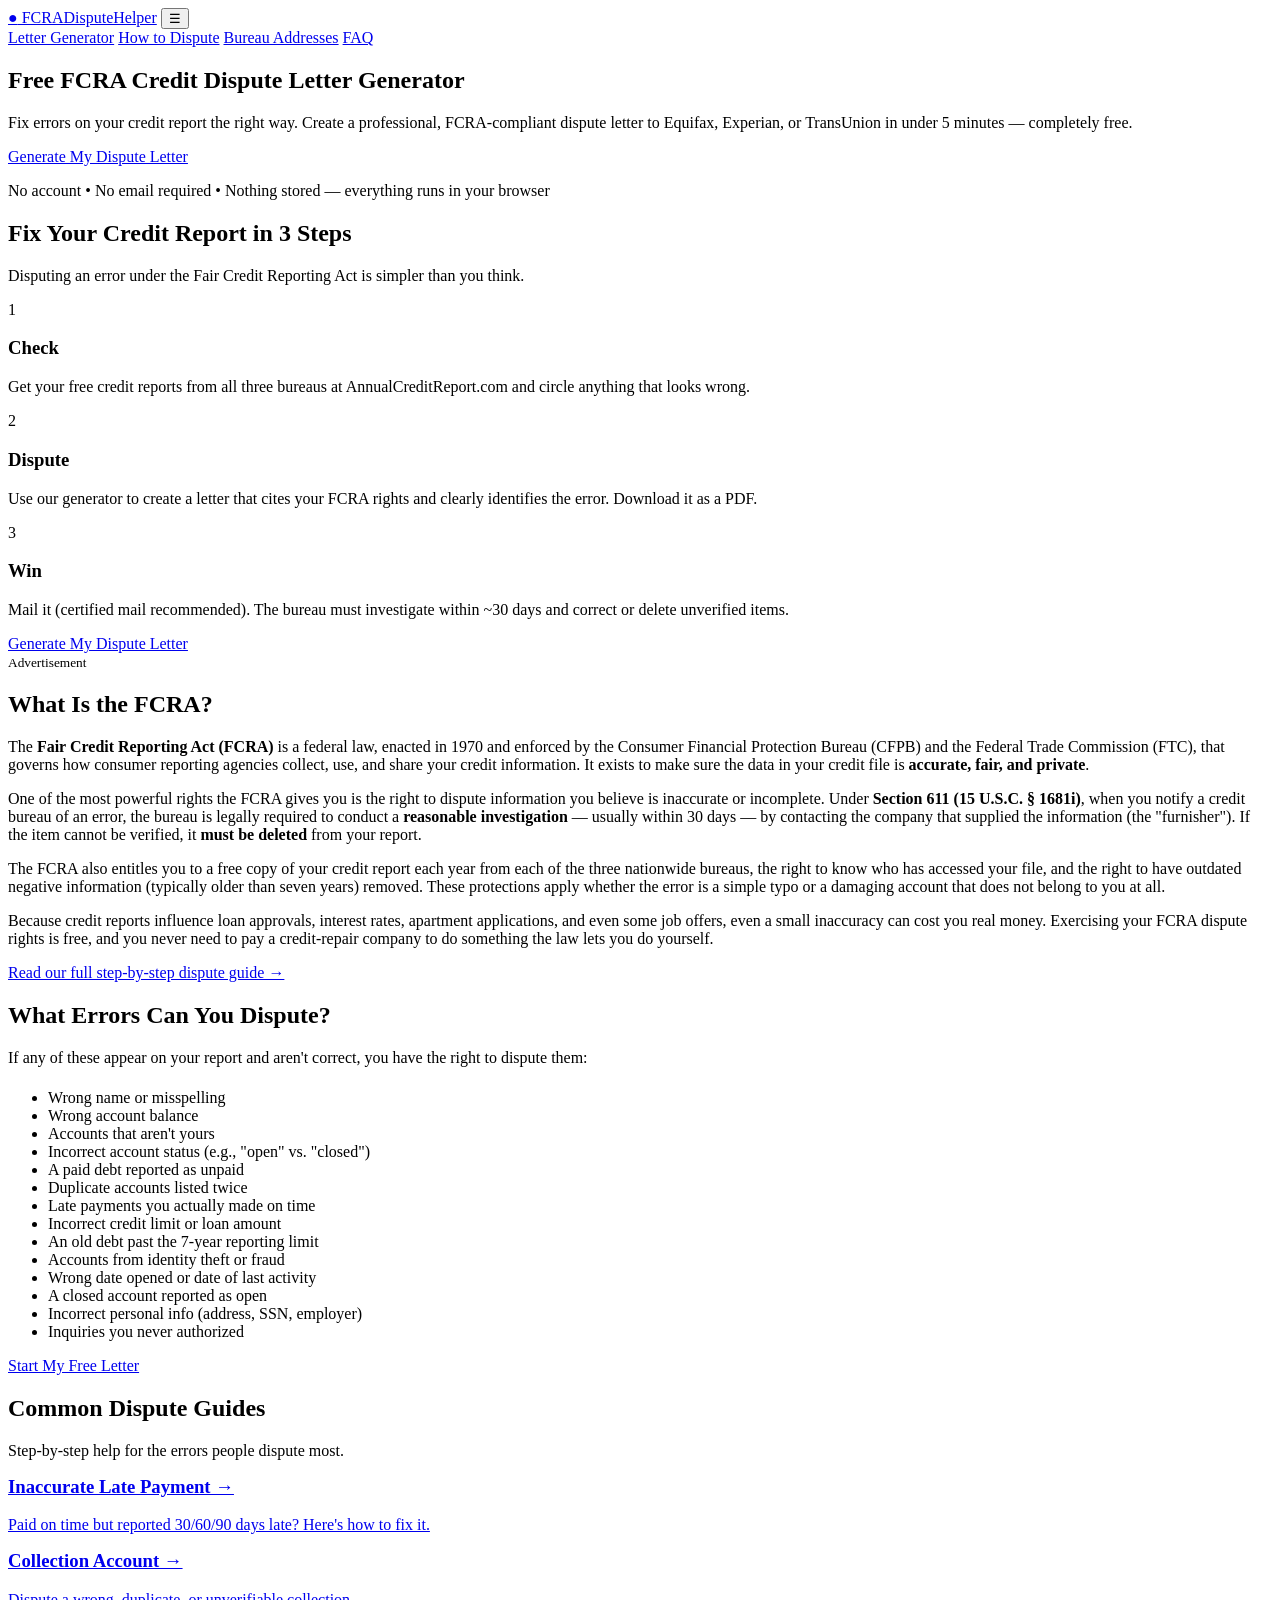
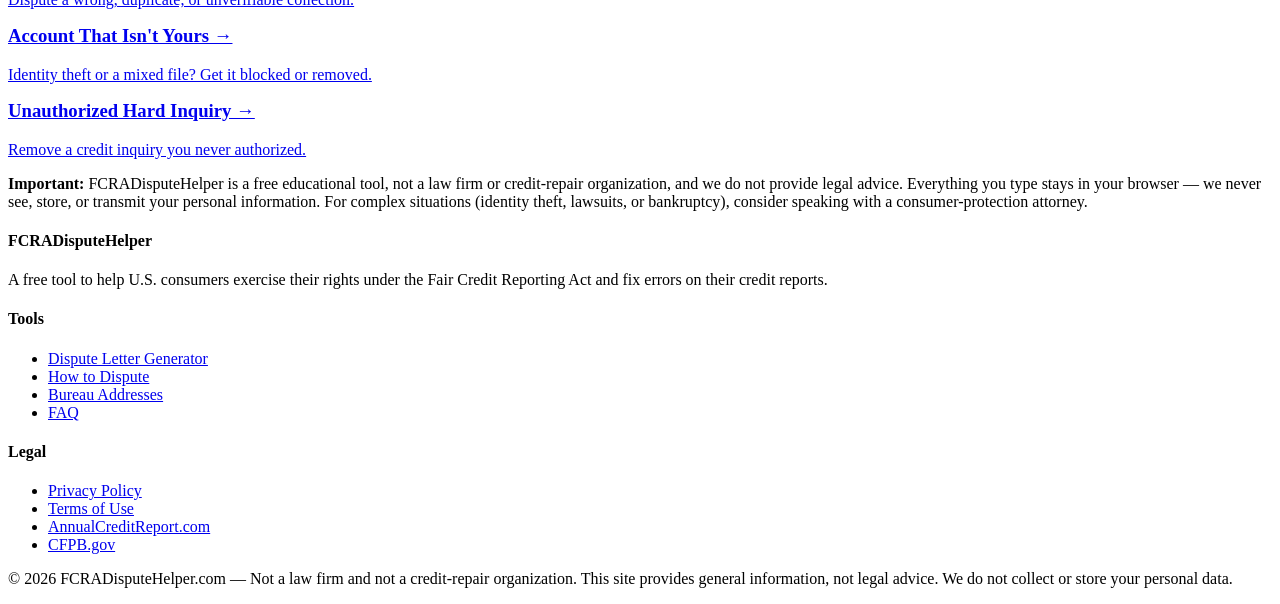
==== index.html @ b90ad885 "Add files via upload" ====
<!DOCTYPE html>
<html lang="en">
<head>
<meta charset="UTF-8">
<meta name="viewport" content="width=device-width, initial-scale=1.0">
<title>Free FCRA Credit Dispute Letter Generator | FCRADisputeHelper</title>
<meta name="description" content="Generate a free FCRA credit dispute letter in minutes. Fix errors on your Equifax, Experian, or TransUnion credit report and exercise your rights under the Fair Credit Reporting Act. No signup, no fee.">
<meta name="keywords" content="FCRA dispute letter, free credit dispute letter, credit report error, dispute credit report, Fair Credit Reporting Act, 609 dispute letter, fix credit report">
<link rel="canonical" href="https://fcradisputehelper.com/">
<meta property="og:type" content="website">
<meta property="og:title" content="Free FCRA Credit Dispute Letter Generator">
<meta property="og:description" content="Generate a free, FCRA-compliant credit dispute letter in minutes. No signup, no fee.">
<meta property="og:url" content="https://fcradisputehelper.com/">
<meta property="og:site_name" content="FCRADisputeHelper">
<meta name="twitter:card" content="summary_large_image">
<link rel="icon" href="data:image/svg+xml,%3Csvg xmlns='http://www.w3.org/2000/svg' viewBox='0 0 32 32'%3E%3Crect width='32' height='32' rx='6' fill='%230b2545'/%3E%3Ctext x='16' y='23' font-size='20' text-anchor='middle' fill='%2313a463' font-family='Arial' font-weight='bold'%3EF%3C/text%3E%3C/svg%3E">
<link rel="stylesheet" href="/assets/css/style.css">
<script async src="https://pagead2.googlesyndication.com/pagead/js/adsbygoogle.js?client=ca-pub-8643026289824701" crossorigin="anonymous"></script>
<script type="application/ld+json">
{
  "@context": "https://schema.org",
  "@type": "WebApplication",
  "name": "FCRA Credit Dispute Letter Generator",
  "applicationCategory": "FinanceApplication",
  "operatingSystem": "Any",
  "offers": { "@type": "Offer", "price": "0", "priceCurrency": "USD" },
  "url": "https://fcradisputehelper.com/",
  "description": "Free generator for FCRA-compliant credit dispute letters to Equifax, Experian, and TransUnion."
}
</script>
</head>
<body>
<header class="site-header">
  <nav class="nav">
    <a href="/" class="brand"><span class="mark">●</span> FCRADisputeHelper</a>
    <button class="nav-toggle" aria-label="Toggle navigation">☰</button>
    <div class="nav-links" id="nav-links">
      <a href="/generator.html">Letter Generator</a>
      <a href="/how-to-dispute.html">How to Dispute</a>
      <a href="/credit-bureau-addresses.html">Bureau Addresses</a>
      <a href="/faq.html">FAQ</a>
      <a href="/generator.html" class="btn btn-secondary" style="padding:8px 18px;color:#fff;">Start Now</a>
    </div>
  </nav>
</header>

<section class="hero">
  <div class="container">
    <h1>Free FCRA Credit Dispute Letter Generator</h1>
    <p class="lead">Fix errors on your credit report the right way. Create a professional, FCRA-compliant dispute letter to Equifax, Experian, or TransUnion in under 5 minutes — completely free.</p>
    <a href="/generator.html" class="btn btn-lg">Generate My Dispute Letter</a>
    <p class="trust">No account • No email required • Nothing stored — everything runs in your browser</p>
  </div>
</section>

<section class="block">
  <div class="container">
    <h2 class="section-title">Fix Your Credit Report in 3 Steps</h2>
    <p class="section-sub">Disputing an error under the Fair Credit Reporting Act is simpler than you think.</p>
    <div class="steps">
      <div class="step">
        <div class="num">1</div>
        <h3>Check</h3>
        <p>Get your free credit reports from all three bureaus at AnnualCreditReport.com and circle anything that looks wrong.</p>
      </div>
      <div class="step">
        <div class="num">2</div>
        <h3>Dispute</h3>
        <p>Use our generator to create a letter that cites your FCRA rights and clearly identifies the error. Download it as a PDF.</p>
      </div>
      <div class="step">
        <div class="num">3</div>
        <h3>Win</h3>
        <p>Mail it (certified mail recommended). The bureau must investigate within ~30 days and correct or delete unverified items.</p>
      </div>
    </div>
    <div class="cta-row">
      <a href="/generator.html" class="btn btn-lg">Generate My Dispute Letter</a>
    </div>
  </div>
</section>

<div class="ad-slot">
  <small>Advertisement</small>
  <ins class="adsbygoogle" style="display:block" data-ad-client="ca-pub-8643026289824701" data-ad-slot="0000000000" data-ad-format="auto" data-full-width-responsive="true"></ins>
  <script>(adsbygoogle = window.adsbygoogle || []).push({});</script>
</div>

<section class="block alt">
  <div class="container narrow">
    <h2>What Is the FCRA?</h2>
    <p>The <strong>Fair Credit Reporting Act (FCRA)</strong> is a federal law, enacted in 1970 and enforced by the Consumer Financial Protection Bureau (CFPB) and the Federal Trade Commission (FTC), that governs how consumer reporting agencies collect, use, and share your credit information. It exists to make sure the data in your credit file is <strong>accurate, fair, and private</strong>.</p>
    <p>One of the most powerful rights the FCRA gives you is the right to dispute information you believe is inaccurate or incomplete. Under <strong>Section 611 (15 U.S.C. § 1681i)</strong>, when you notify a credit bureau of an error, the bureau is legally required to conduct a <strong>reasonable investigation</strong> — usually within 30 days — by contacting the company that supplied the information (the "furnisher"). If the item cannot be verified, it <strong>must be deleted</strong> from your report.</p>
    <p>The FCRA also entitles you to a free copy of your credit report each year from each of the three nationwide bureaus, the right to know who has accessed your file, and the right to have outdated negative information (typically older than seven years) removed. These protections apply whether the error is a simple typo or a damaging account that does not belong to you at all.</p>
    <p>Because credit reports influence loan approvals, interest rates, apartment applications, and even some job offers, even a small inaccuracy can cost you real money. Exercising your FCRA dispute rights is free, and you never need to pay a credit-repair company to do something the law lets you do yourself.</p>
    <p><a href="/how-to-dispute.html">Read our full step-by-step dispute guide →</a></p>
  </div>
</section>

<section class="block">
  <div class="container narrow">
    <h2>What Errors Can You Dispute?</h2>
    <p class="section-sub" style="margin-bottom:1.4em;">If any of these appear on your report and aren't correct, you have the right to dispute them:</p>
    <ul class="errlist">
      <li>Wrong name or misspelling</li>
      <li>Wrong account balance</li>
      <li>Accounts that aren't yours</li>
      <li>Incorrect account status (e.g., "open" vs. "closed")</li>
      <li>A paid debt reported as unpaid</li>
      <li>Duplicate accounts listed twice</li>
      <li>Late payments you actually made on time</li>
      <li>Incorrect credit limit or loan amount</li>
      <li>An old debt past the 7-year reporting limit</li>
      <li>Accounts from identity theft or fraud</li>
      <li>Wrong date opened or date of last activity</li>
      <li>A closed account reported as open</li>
      <li>Incorrect personal info (address, SSN, employer)</li>
      <li>Inquiries you never authorized</li>
    </ul>
    <div class="cta-row">
      <a href="/generator.html" class="btn btn-lg">Start My Free Letter</a>
    </div>
  </div>
</section>

<section class="block alt">
  <div class="container">
    <h2 class="section-title">Common Dispute Guides</h2>
    <p class="section-sub">Step-by-step help for the errors people dispute most.</p>
    <div class="grid-2">
      <a class="card" href="/dispute-late-payment.html" style="display:block;">
        <h3 style="margin-top:0;">Inaccurate Late Payment →</h3>
        <p class="mb-0" style="color:var(--muted);">Paid on time but reported 30/60/90 days late? Here's how to fix it.</p>
      </a>
      <a class="card" href="/dispute-collection-account.html" style="display:block;">
        <h3 style="margin-top:0;">Collection Account →</h3>
        <p class="mb-0" style="color:var(--muted);">Dispute a wrong, duplicate, or unverifiable collection.</p>
      </a>
      <a class="card" href="/dispute-account-not-mine.html" style="display:block;">
        <h3 style="margin-top:0;">Account That Isn't Yours →</h3>
        <p class="mb-0" style="color:var(--muted);">Identity theft or a mixed file? Get it blocked or removed.</p>
      </a>
      <a class="card" href="/dispute-hard-inquiry.html" style="display:block;">
        <h3 style="margin-top:0;">Unauthorized Hard Inquiry →</h3>
        <p class="mb-0" style="color:var(--muted);">Remove a credit inquiry you never authorized.</p>
      </a>
    </div>
  </div>
</section>

<section class="block">
  <div class="container narrow">
    <div class="callout">
      <strong>Important:</strong> FCRADisputeHelper is a free educational tool, not a law firm or credit-repair organization, and we do not provide legal advice. Everything you type stays in your browser — we never see, store, or transmit your personal information. For complex situations (identity theft, lawsuits, or bankruptcy), consider speaking with a consumer-protection attorney.
    </div>
  </div>
</section>

<footer class="site-footer">
  <div class="container">
    <div class="footer-cols">
      <div>
        <h4>FCRADisputeHelper</h4>
        <p>A free tool to help U.S. consumers exercise their rights under the Fair Credit Reporting Act and fix errors on their credit reports.</p>
      </div>
      <div>
        <h4>Tools</h4>
        <ul>
          <li><a href="/generator.html">Dispute Letter Generator</a></li>
          <li><a href="/how-to-dispute.html">How to Dispute</a></li>
          <li><a href="/credit-bureau-addresses.html">Bureau Addresses</a></li>
          <li><a href="/faq.html">FAQ</a></li>
        </ul>
      </div>
      <div>
        <h4>Legal</h4>
        <ul>
          <li><a href="/privacy.html">Privacy Policy</a></li>
          <li><a href="/terms.html">Terms of Use</a></li>
          <li><a href="https://www.annualcreditreport.com" rel="nofollow noopener" target="_blank">AnnualCreditReport.com</a></li>
          <li><a href="https://www.consumerfinance.gov" rel="nofollow noopener" target="_blank">CFPB.gov</a></li>
        </ul>
      </div>
    </div>
    <div class="footer-bottom">
      <p>© <span data-year>2026</span> FCRADisputeHelper.com — Not a law firm and not a credit-repair organization. This site provides general information, not legal advice. We do not collect or store your personal data.</p>
    </div>
  </div>
</footer>

<script src="/assets/js/app.js"></script>
</body>
</html>
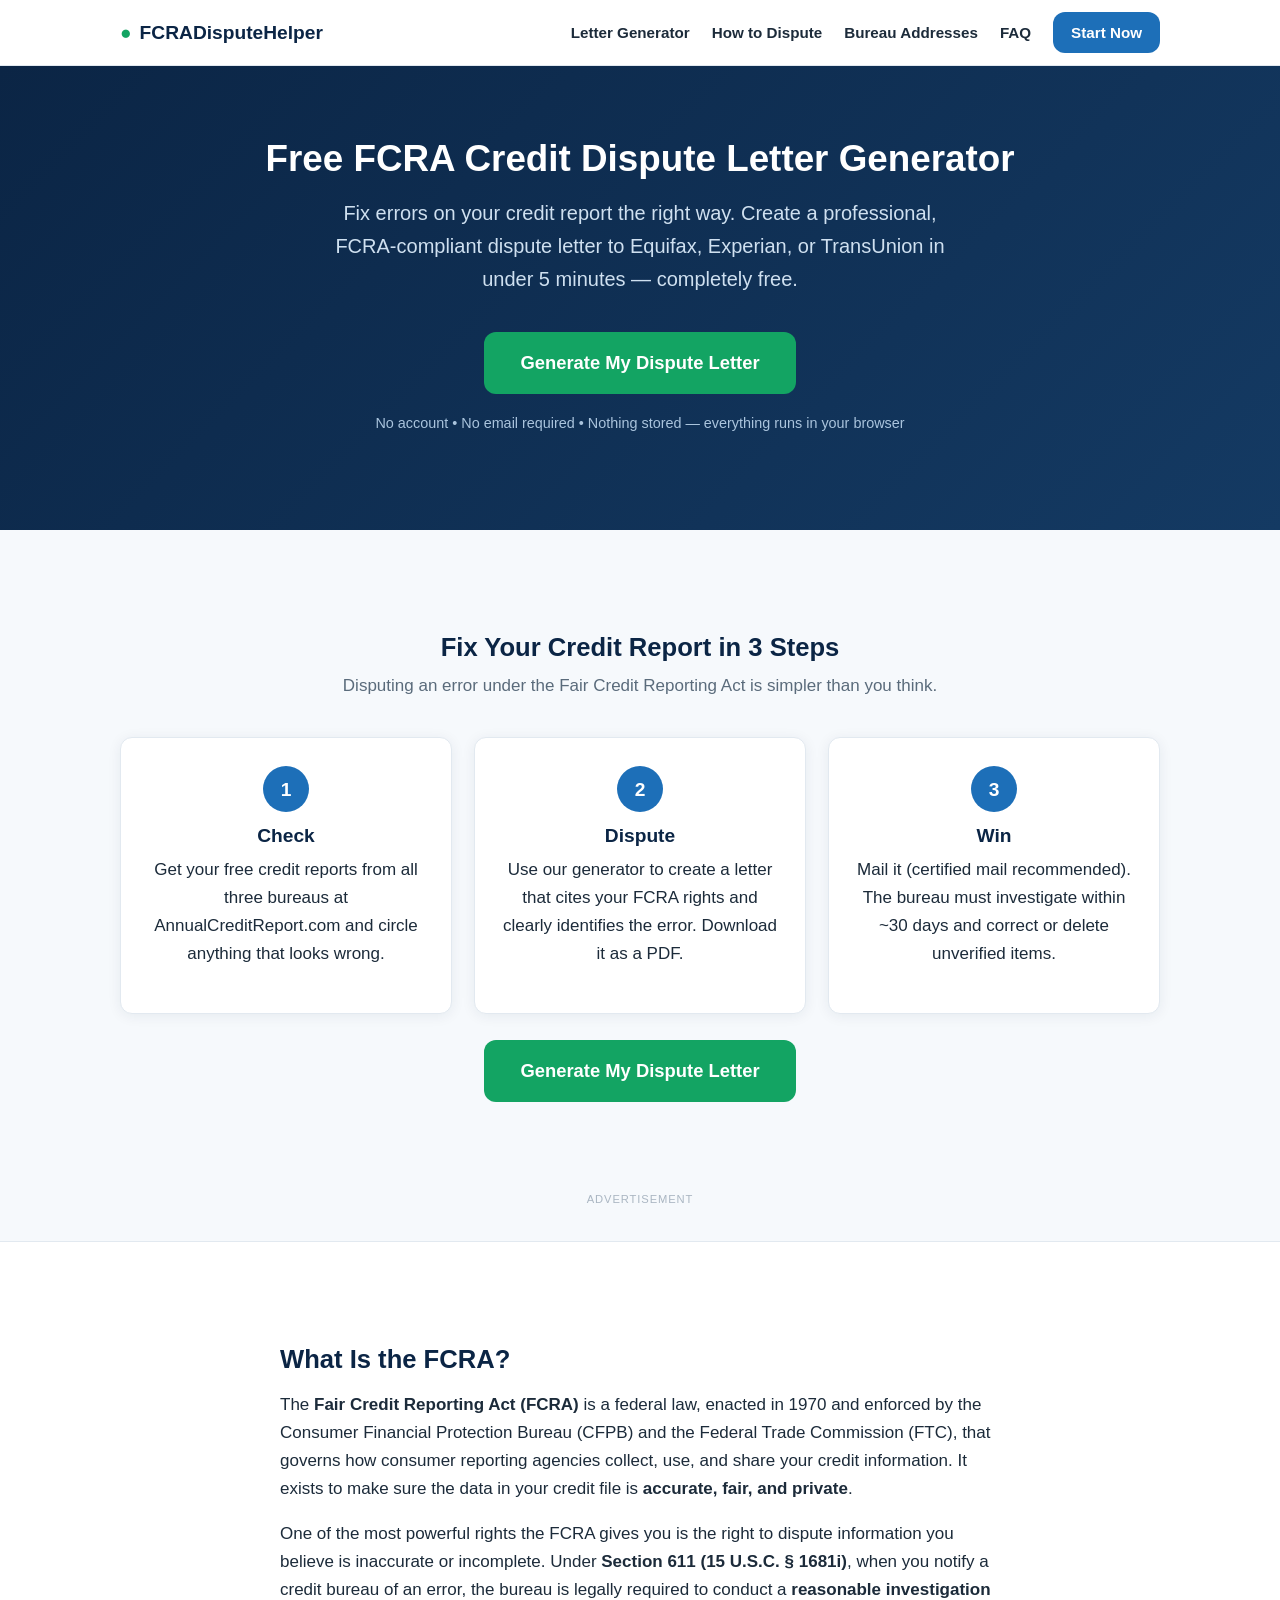
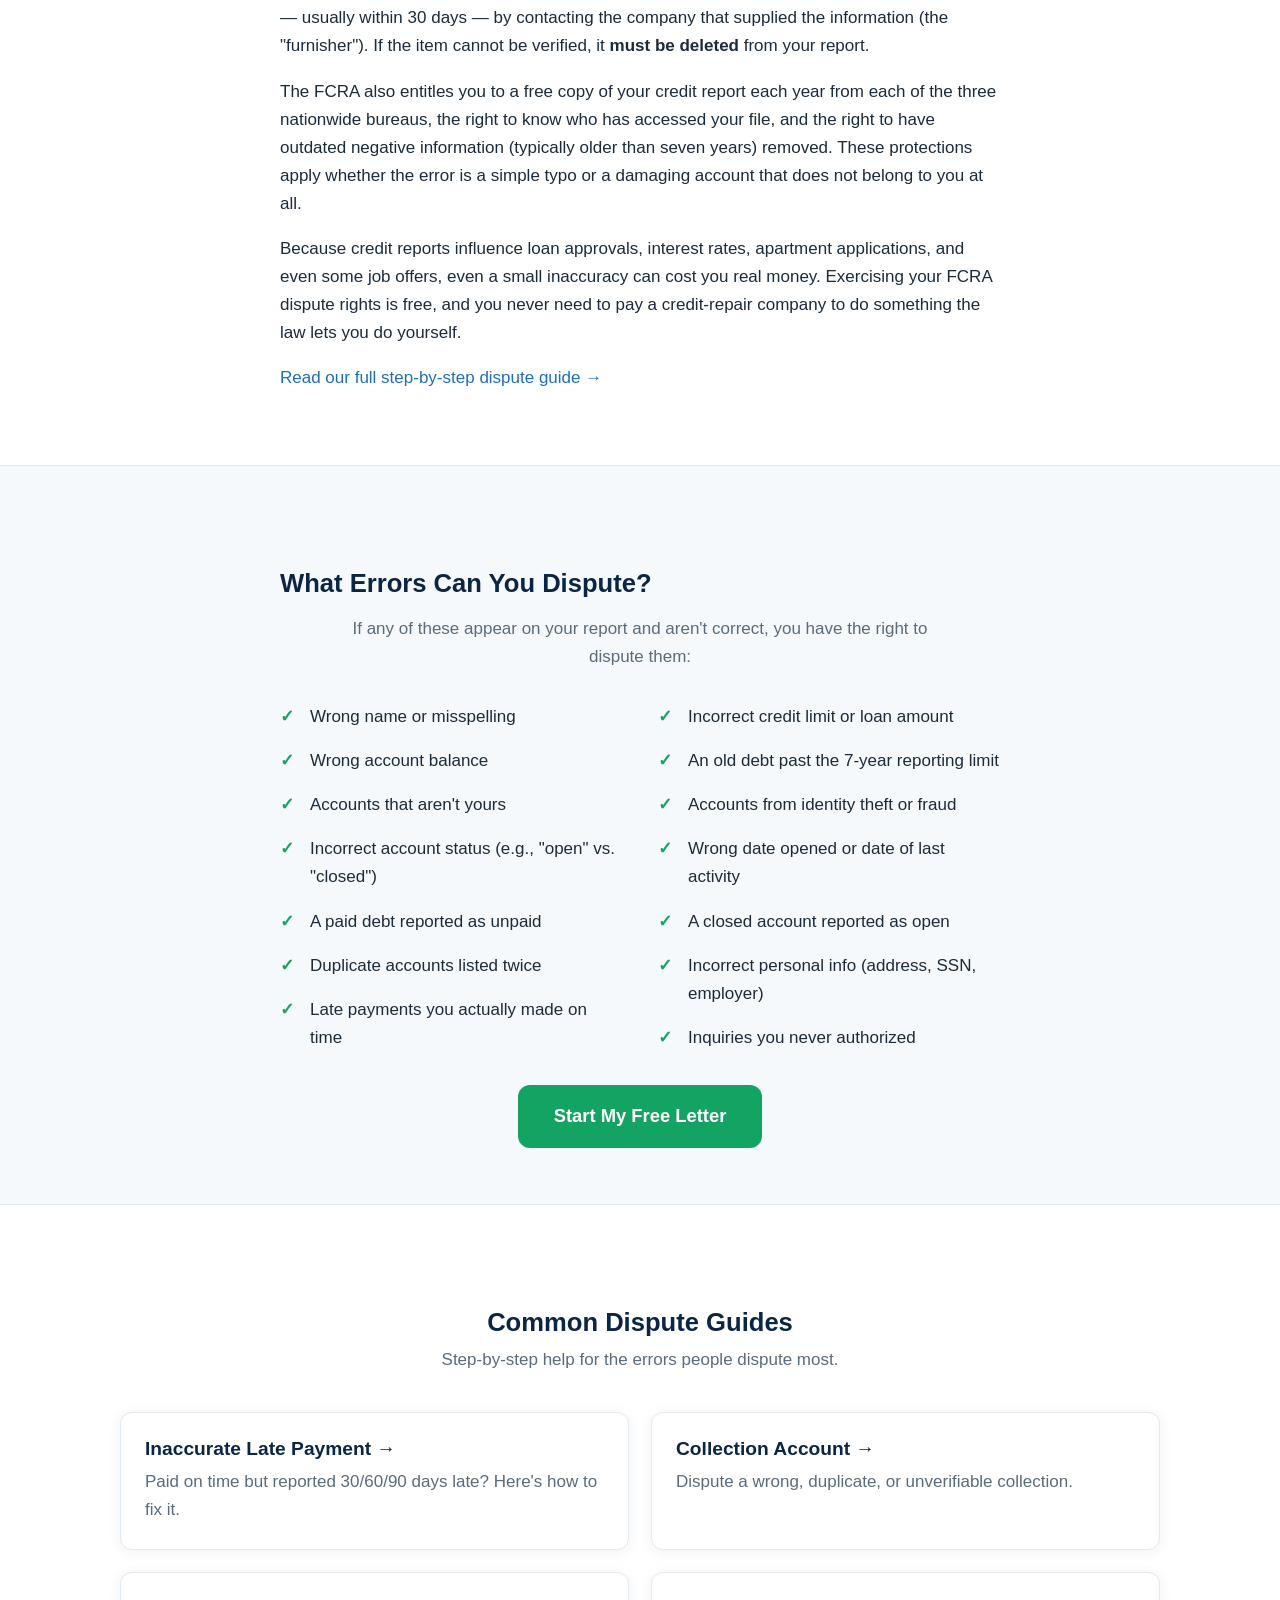
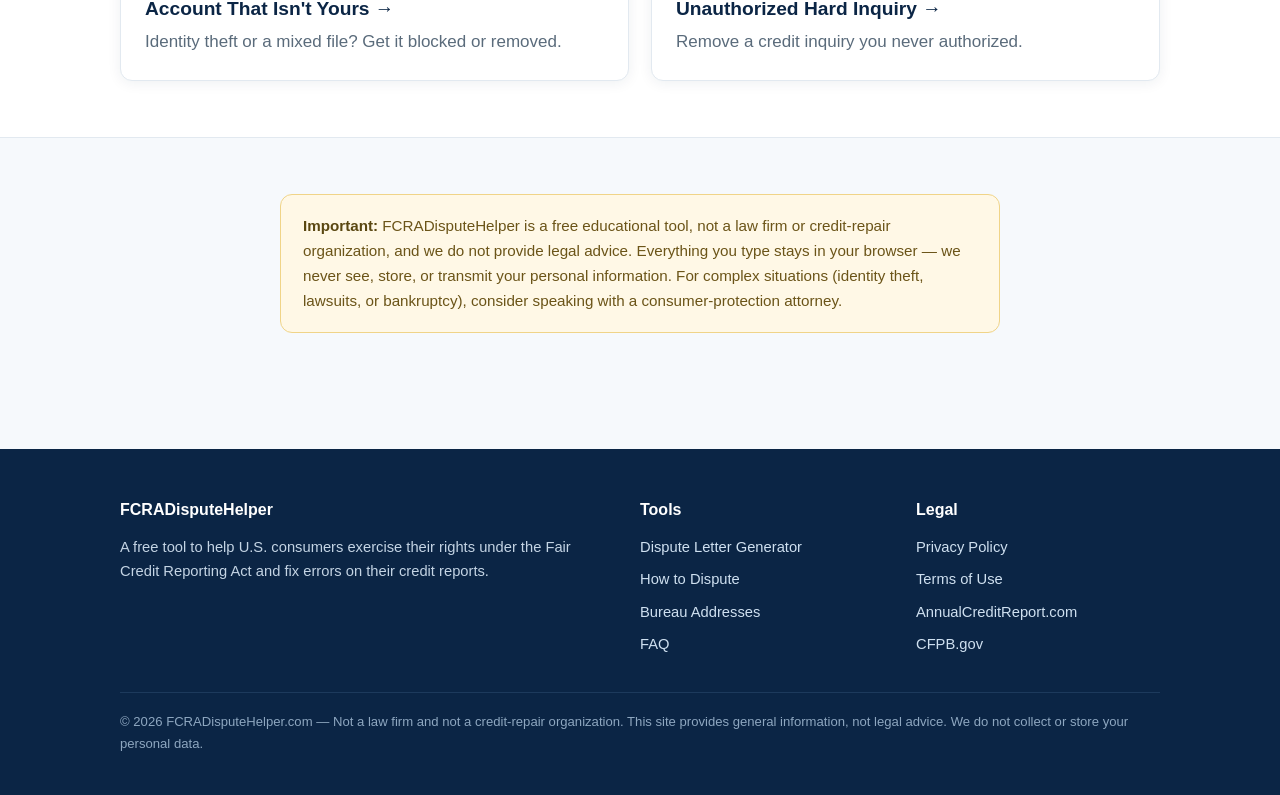
==== commit e60da962: "Update index.html" ====
--- a/index.html
+++ b/index.html
@@ -1,6 +1,15 @@
 <!DOCTYPE html>
 <html lang="en">
 <head>
+  <!-- Google tag (gtag.js) -->
+<script async src="https://www.googletagmanager.com/gtag/js?id=G-WHJ5MX9FYK"></script>
+<script>
+  window.dataLayer = window.dataLayer || [];
+  function gtag(){dataLayer.push(arguments);}
+  gtag('js', new Date());
+
+  gtag('config', 'G-WHJ5MX9FYK');
+</script>
 <meta charset="UTF-8">
 <meta name="viewport" content="width=device-width, initial-scale=1.0">
 <title>Free FCRA Credit Dispute Letter Generator | FCRADisputeHelper</title>
--- a/assets/css/style.css
+++ b/assets/css/style.css
@@ -0,0 +1,231 @@
+/* FCRADisputeHelper.com — global styles */
+:root {
+  --navy: #0b2545;
+  --blue: #1d6fb8;
+  --blue-dark: #155a96;
+  --accent: #13a463;
+  --accent-dark: #0f8351;
+  --bg: #f6f9fc;
+  --card: #ffffff;
+  --text: #1c2b3a;
+  --muted: #5a6b7b;
+  --border: #e2e9f0;
+  --warn-bg: #fff8e6;
+  --warn-border: #f0d488;
+  --radius: 12px;
+  --shadow: 0 2px 14px rgba(11, 37, 69, 0.07);
+  --maxw: 1080px;
+}
+
+* { box-sizing: border-box; }
+html { scroll-behavior: smooth; }
+body {
+  margin: 0;
+  font-family: -apple-system, BlinkMacSystemFont, "Segoe UI", Roboto, Helvetica, Arial, sans-serif;
+  color: var(--text);
+  background: var(--bg);
+  line-height: 1.65;
+  font-size: 17px;
+}
+h1, h2, h3 { line-height: 1.25; color: var(--navy); }
+h1 { font-size: 2.3rem; margin: 0 0 .5em; }
+h2 { font-size: 1.6rem; margin: 1.8em 0 .6em; }
+h3 { font-size: 1.2rem; margin: 1.4em 0 .4em; }
+p { margin: 0 0 1em; }
+a { color: var(--blue); text-decoration: none; }
+a:hover { text-decoration: underline; }
+img { max-width: 100%; }
+
+.container { max-width: var(--maxw); margin: 0 auto; padding: 0 20px; }
+.narrow { max-width: 760px; }
+
+/* Header / nav */
+.site-header {
+  background: var(--card);
+  border-bottom: 1px solid var(--border);
+  position: sticky;
+  top: 0;
+  z-index: 50;
+}
+.nav {
+  display: flex;
+  align-items: center;
+  justify-content: space-between;
+  max-width: var(--maxw);
+  margin: 0 auto;
+  padding: 12px 20px;
+}
+.brand { font-weight: 800; font-size: 1.2rem; color: var(--navy); display: flex; align-items: center; gap: 8px; }
+.brand:hover { text-decoration: none; }
+.brand .mark { color: var(--accent); }
+.nav-links { display: flex; gap: 22px; align-items: center; }
+.nav-links a { color: var(--text); font-weight: 600; font-size: .95rem; }
+.nav-toggle { display: none; background: none; border: 0; font-size: 1.6rem; cursor: pointer; color: var(--navy); }
+
+/* Buttons */
+.btn {
+  display: inline-block;
+  background: var(--accent);
+  color: #fff;
+  font-weight: 700;
+  padding: 14px 28px;
+  border-radius: var(--radius);
+  border: 0;
+  cursor: pointer;
+  font-size: 1.05rem;
+  transition: background .15s ease, transform .1s ease;
+}
+.btn:hover { background: var(--accent-dark); text-decoration: none; color: #fff; transform: translateY(-1px); }
+.btn-secondary { background: var(--blue); }
+.btn-secondary:hover { background: var(--blue-dark); }
+.btn-lg { padding: 16px 36px; font-size: 1.15rem; }
+.btn-block { display: block; width: 100%; text-align: center; }
+
+/* Hero */
+.hero {
+  background: linear-gradient(135deg, var(--navy) 0%, #143a63 100%);
+  color: #fff;
+  padding: 70px 0 80px;
+  text-align: center;
+}
+.hero h1 { color: #fff; max-width: 760px; margin: 0 auto .4em; }
+.hero p.lead { font-size: 1.25rem; color: #cfe0f0; max-width: 640px; margin: 0 auto 1.8em; }
+.hero .trust { margin-top: 18px; font-size: .9rem; color: #aac4dd; }
+
+/* Sections */
+section.block { padding: 56px 0; }
+section.block.alt { background: var(--card); border-top: 1px solid var(--border); border-bottom: 1px solid var(--border); }
+.section-title { text-align: center; margin-bottom: .3em; }
+.section-sub { text-align: center; color: var(--muted); max-width: 620px; margin: 0 auto 2.2em; }
+
+/* Steps */
+.steps { display: grid; grid-template-columns: repeat(3, 1fr); gap: 22px; }
+.step {
+  background: var(--card);
+  border: 1px solid var(--border);
+  border-radius: var(--radius);
+  padding: 28px 24px;
+  text-align: center;
+  box-shadow: var(--shadow);
+}
+.step .num {
+  display: inline-flex; align-items: center; justify-content: center;
+  width: 46px; height: 46px; border-radius: 50%;
+  background: var(--blue); color: #fff; font-weight: 800; font-size: 1.2rem;
+  margin-bottom: 12px;
+}
+.step h3 { margin-top: 0; }
+
+/* Cards / grid */
+.grid-2 { display: grid; grid-template-columns: 1fr 1fr; gap: 22px; }
+.grid-3 { display: grid; grid-template-columns: repeat(3, 1fr); gap: 22px; }
+.card {
+  background: var(--card);
+  border: 1px solid var(--border);
+  border-radius: var(--radius);
+  padding: 24px;
+  box-shadow: var(--shadow);
+}
+
+/* Error list */
+.errlist { list-style: none; padding: 0; margin: 0; columns: 2; column-gap: 36px; }
+.errlist li { padding: 8px 0 8px 30px; position: relative; break-inside: avoid; }
+.errlist li::before { content: "✓"; position: absolute; left: 0; color: var(--accent); font-weight: 800; }
+
+/* Callout / disclaimer */
+.callout {
+  background: var(--warn-bg);
+  border: 1px solid var(--warn-border);
+  border-radius: var(--radius);
+  padding: 18px 22px;
+  font-size: .95rem;
+  color: #6b5418;
+}
+.callout strong { color: #5a4711; }
+
+/* Generator form */
+.gen-layout { display: grid; grid-template-columns: 1fr; gap: 28px; }
+.form-grid { display: grid; grid-template-columns: 1fr 1fr; gap: 16px; }
+.field { display: flex; flex-direction: column; margin-bottom: 4px; }
+.field.full { grid-column: 1 / -1; }
+.field label { font-weight: 600; font-size: .92rem; margin-bottom: 6px; color: var(--navy); }
+.field input, .field select, .field textarea {
+  font: inherit;
+  padding: 11px 13px;
+  border: 1px solid var(--border);
+  border-radius: 8px;
+  background: #fff;
+  color: var(--text);
+}
+.field input:focus, .field select:focus, .field textarea:focus {
+  outline: none; border-color: var(--blue); box-shadow: 0 0 0 3px rgba(29,111,184,.15);
+}
+.field textarea { resize: vertical; min-height: 90px; }
+.field .hint { font-size: .8rem; color: var(--muted); margin-top: 4px; }
+fieldset { border: 1px solid var(--border); border-radius: var(--radius); padding: 20px 22px 8px; margin: 0 0 22px; }
+fieldset legend { font-weight: 700; color: var(--navy); padding: 0 8px; }
+
+/* Bureau picker */
+.bureau-options { display: grid; grid-template-columns: repeat(3,1fr); gap: 12px; }
+.bureau-options label {
+  border: 2px solid var(--border); border-radius: 10px; padding: 14px; text-align: center;
+  cursor: pointer; font-weight: 600; transition: border-color .15s, background .15s;
+}
+.bureau-options input { display: none; }
+.bureau-options input:checked + span { color: var(--blue-dark); }
+.bureau-options label:has(input:checked) { border-color: var(--blue); background: #eef5fb; }
+
+/* Letter preview */
+.preview {
+  background: #fff; border: 1px solid var(--border); border-radius: var(--radius);
+  padding: 38px 42px; font-family: "Georgia", "Times New Roman", serif; font-size: 15px;
+  line-height: 1.7; white-space: pre-wrap; min-height: 200px; box-shadow: var(--shadow);
+}
+.preview:empty::before { content: "Fill out the form and your letter will appear here."; color: var(--muted); font-style: italic; }
+
+/* FAQ */
+.faq details { background: var(--card); border: 1px solid var(--border); border-radius: 10px; margin-bottom: 12px; padding: 4px 20px; }
+.faq summary { font-weight: 700; cursor: pointer; padding: 14px 0; color: var(--navy); }
+.faq details[open] summary { border-bottom: 1px solid var(--border); margin-bottom: 10px; }
+
+/* Ad slots */
+.ad-slot { margin: 32px auto; text-align: center; max-width: var(--maxw); padding: 0 20px; }
+.ad-slot small { display: block; color: #aab6c2; font-size: .7rem; letter-spacing: .08em; text-transform: uppercase; margin-bottom: 4px; }
+
+/* Footer */
+.site-footer { background: var(--navy); color: #c4d4e4; padding: 48px 0 28px; margin-top: 60px; font-size: .92rem; }
+.site-footer a { color: #cfe0f0; }
+.footer-cols { display: grid; grid-template-columns: 2fr 1fr 1fr; gap: 32px; margin-bottom: 28px; }
+.footer-cols h4 { color: #fff; margin: 0 0 12px; font-size: 1rem; }
+.footer-cols ul { list-style: none; padding: 0; margin: 0; }
+.footer-cols li { margin-bottom: 8px; }
+.footer-bottom { border-top: 1px solid #1d3a5c; padding-top: 18px; color: #8ea7c0; font-size: .82rem; }
+
+/* Breadcrumb */
+.crumbs { font-size: .85rem; color: var(--muted); padding: 16px 0 0; }
+.crumbs a { color: var(--blue); }
+
+/* Utility */
+.text-center { text-align: center; }
+.mt-2 { margin-top: 2rem; }
+.mb-0 { margin-bottom: 0; }
+.cta-row { display: flex; gap: 14px; justify-content: center; flex-wrap: wrap; margin-top: 1.5em; }
+
+/* Responsive */
+@media (max-width: 860px) {
+  body { font-size: 16px; }
+  h1 { font-size: 1.8rem; }
+  .hero { padding: 48px 0 56px; }
+  .steps, .grid-2, .grid-3, .form-grid, .bureau-options { grid-template-columns: 1fr; }
+  .errlist { columns: 1; }
+  .footer-cols { grid-template-columns: 1fr; }
+  .nav-links {
+    display: none; position: absolute; top: 100%; left: 0; right: 0;
+    background: var(--card); flex-direction: column; gap: 0; padding: 8px 0;
+    border-bottom: 1px solid var(--border);
+  }
+  .nav-links.open { display: flex; }
+  .nav-links a { padding: 12px 20px; width: 100%; }
+  .nav-toggle { display: block; }
+  .preview { padding: 24px; }
+}
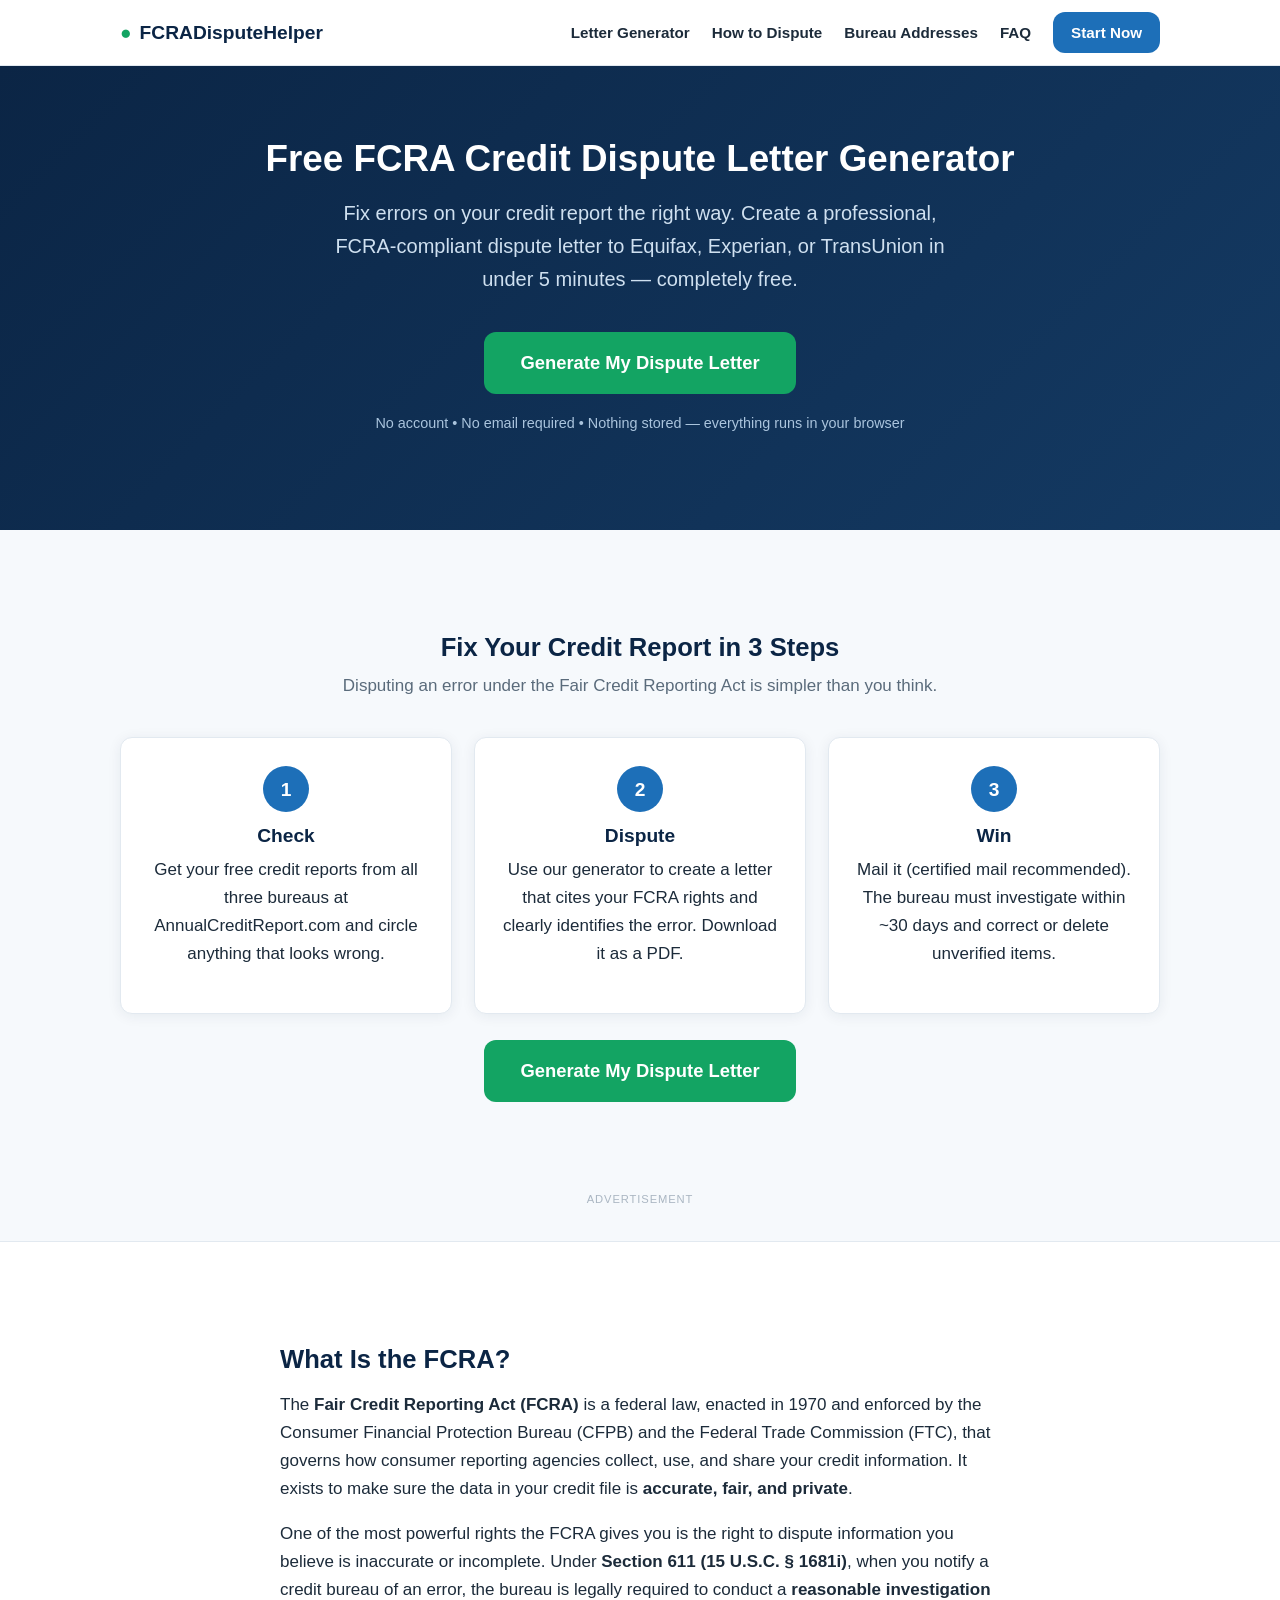
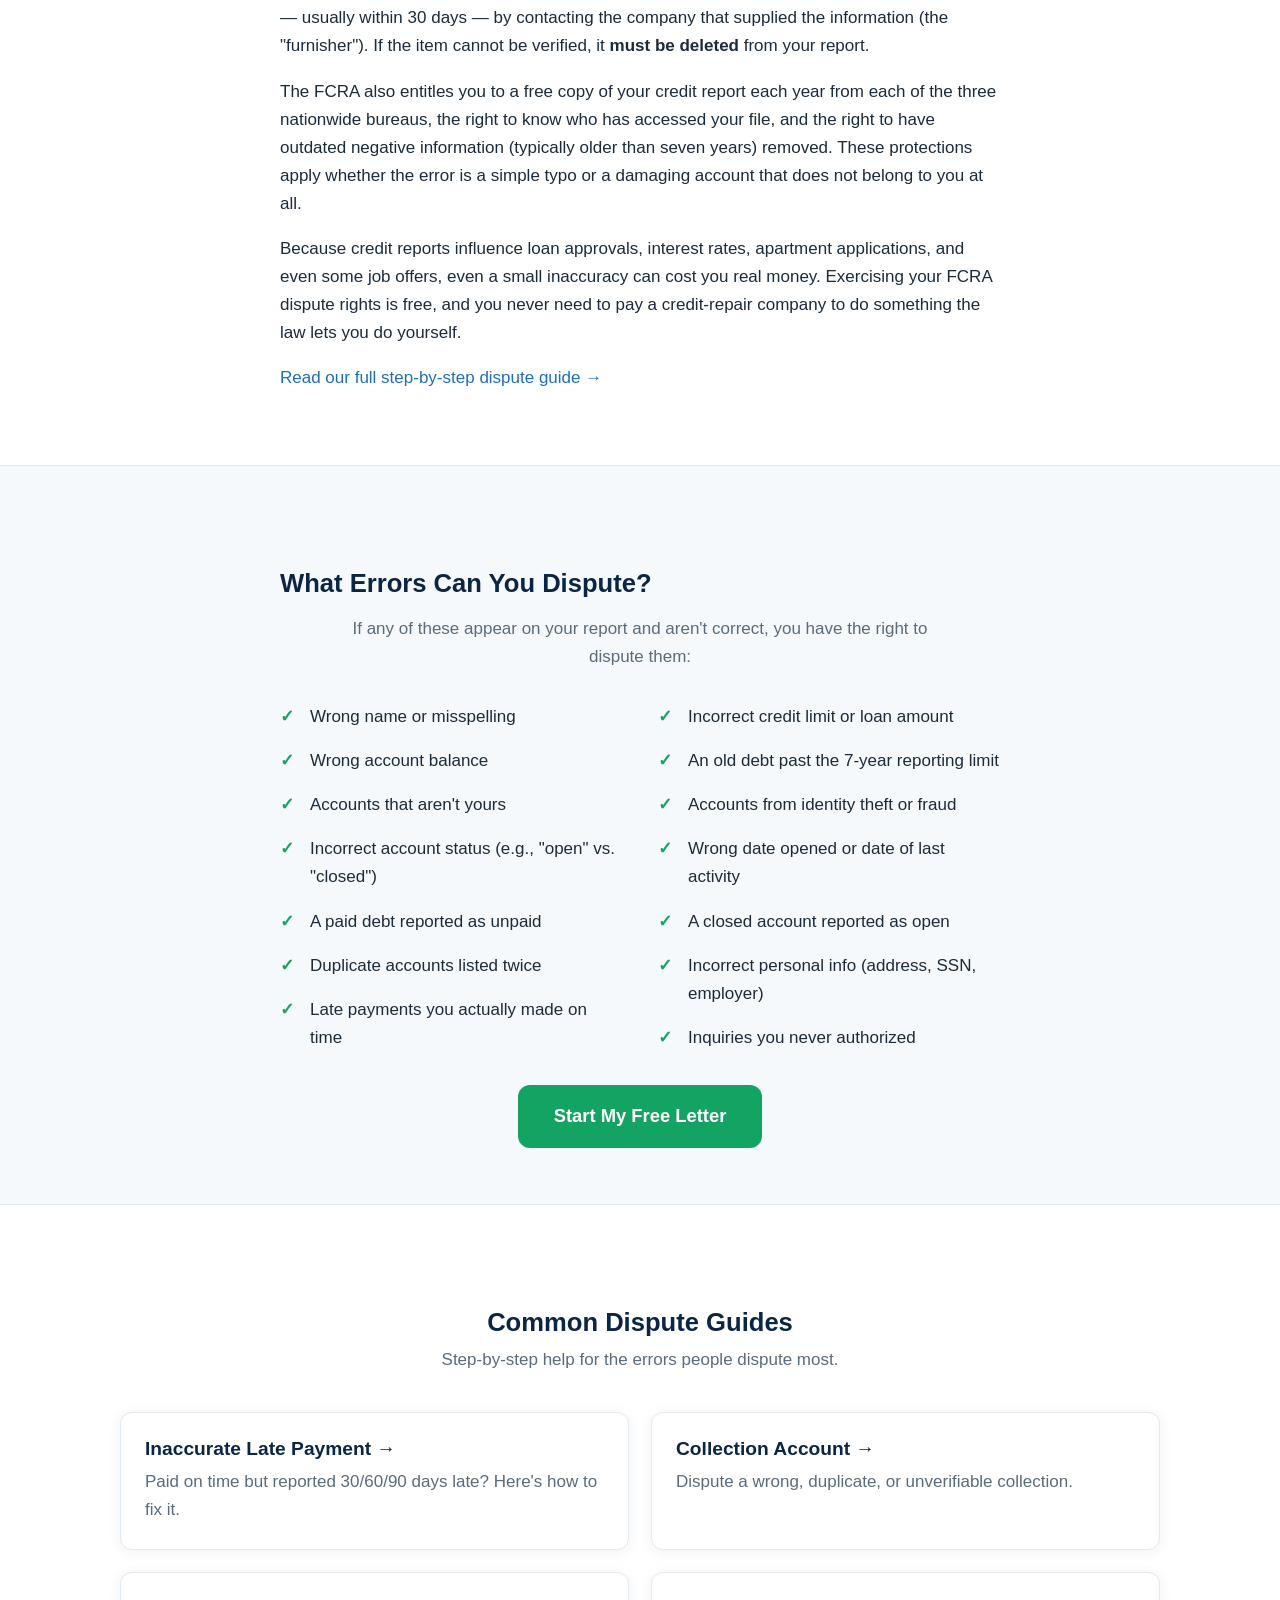
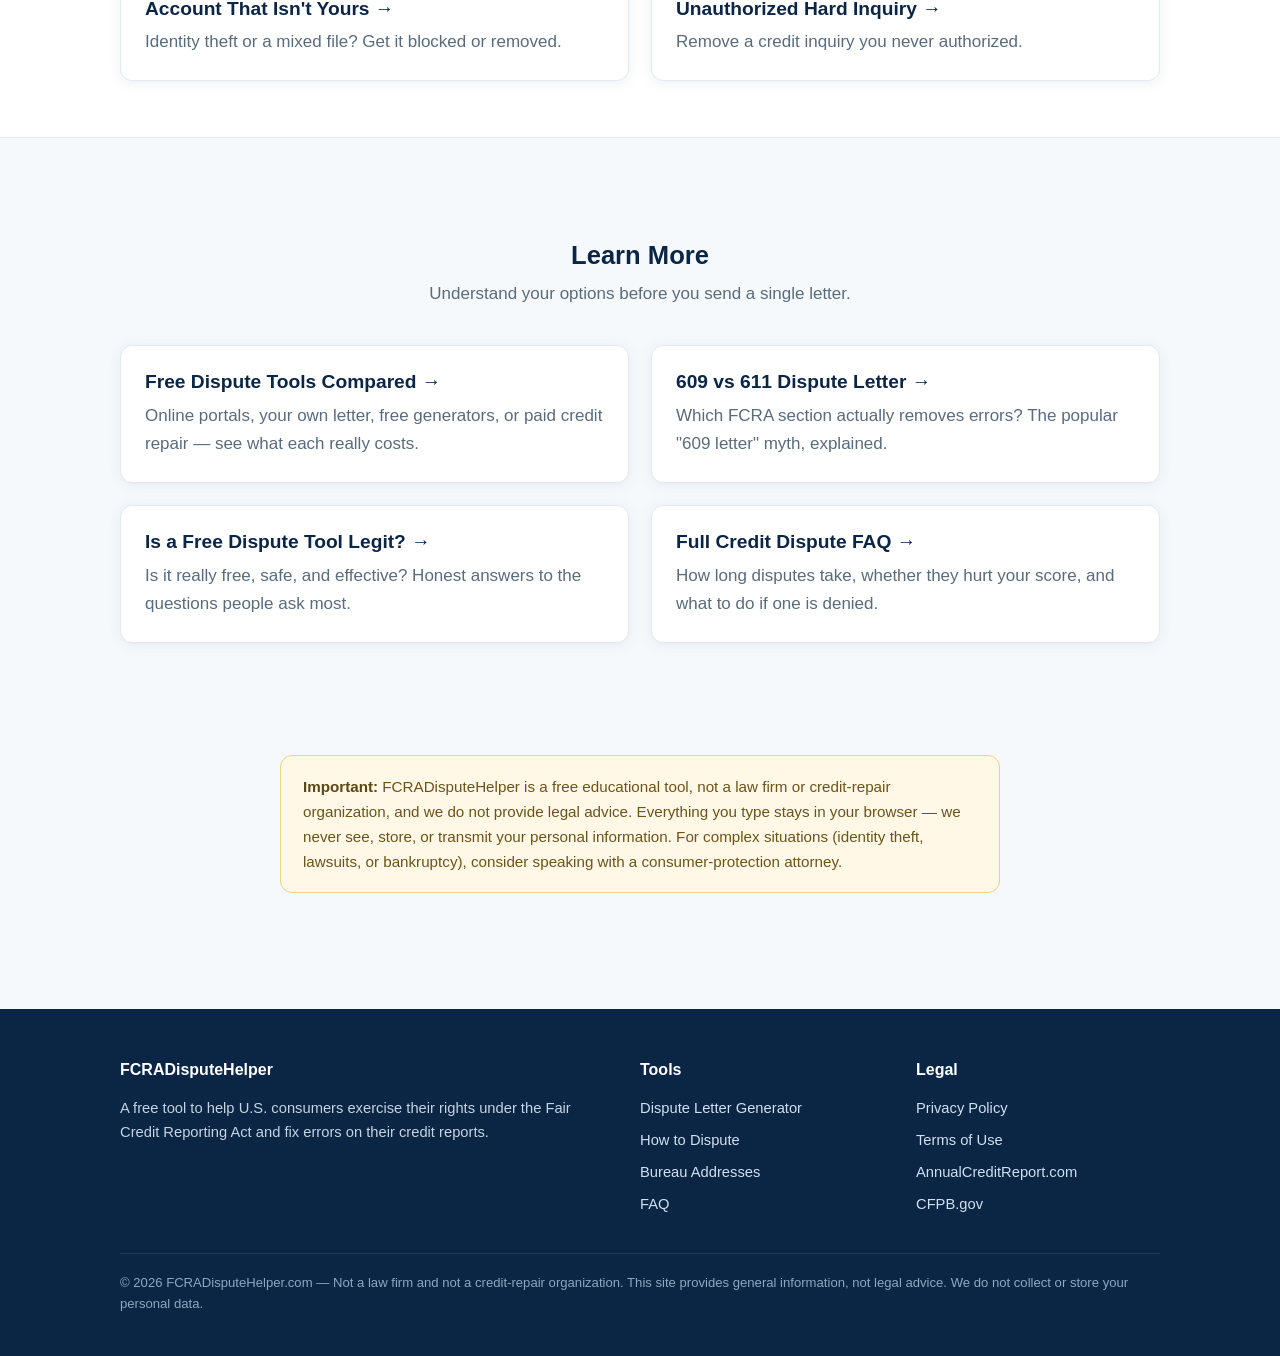
==== commit 75b6c5da: "Add 3 SEO pages (tools compared, 609 vs 611, free tool FAQ) + Organization schema - New pages: free-" ====
--- a/index.html
+++ b/index.html
@@ -37,6 +37,16 @@
   "description": "Free generator for FCRA-compliant credit dispute letters to Equifax, Experian, and TransUnion."
 }
 </script>
+<script type="application/ld+json">
+{
+  "@context": "https://schema.org",
+  "@type": "Organization",
+  "name": "FCRADisputeHelper",
+  "url": "https://fcradisputehelper.com/",
+  "description": "A free educational tool that helps U.S. consumers exercise their rights under the Fair Credit Reporting Act and fix errors on their credit reports.",
+  "sameAs": []
+}
+</script>
 </head>
 <body>
 <header class="site-header">
@@ -158,6 +168,31 @@
 </section>
 
 <section class="block">
+  <div class="container">
+    <h2 class="section-title">Learn More</h2>
+    <p class="section-sub">Understand your options before you send a single letter.</p>
+    <div class="grid-2">
+      <a class="card" href="/free-credit-dispute-tools-compared.html" style="display:block;">
+        <h3 style="margin-top:0;">Free Dispute Tools Compared →</h3>
+        <p class="mb-0" style="color:var(--muted);">Online portals, your own letter, free generators, or paid credit repair — see what each really costs.</p>
+      </a>
+      <a class="card" href="/609-vs-611-dispute-letter.html" style="display:block;">
+        <h3 style="margin-top:0;">609 vs 611 Dispute Letter →</h3>
+        <p class="mb-0" style="color:var(--muted);">Which FCRA section actually removes errors? The popular "609 letter" myth, explained.</p>
+      </a>
+      <a class="card" href="/free-dispute-tool-questions.html" style="display:block;">
+        <h3 style="margin-top:0;">Is a Free Dispute Tool Legit? →</h3>
+        <p class="mb-0" style="color:var(--muted);">Is it really free, safe, and effective? Honest answers to the questions people ask most.</p>
+      </a>
+      <a class="card" href="/faq.html" style="display:block;">
+        <h3 style="margin-top:0;">Full Credit Dispute FAQ →</h3>
+        <p class="mb-0" style="color:var(--muted);">How long disputes take, whether they hurt your score, and what to do if one is denied.</p>
+      </a>
+    </div>
+  </div>
+</section>
+
+<section class="block">
   <div class="container narrow">
     <div class="callout">
       <strong>Important:</strong> FCRADisputeHelper is a free educational tool, not a law firm or credit-repair organization, and we do not provide legal advice. Everything you type stays in your browser — we never see, store, or transmit your personal information. For complex situations (identity theft, lawsuits, or bankruptcy), consider speaking with a consumer-protection attorney.
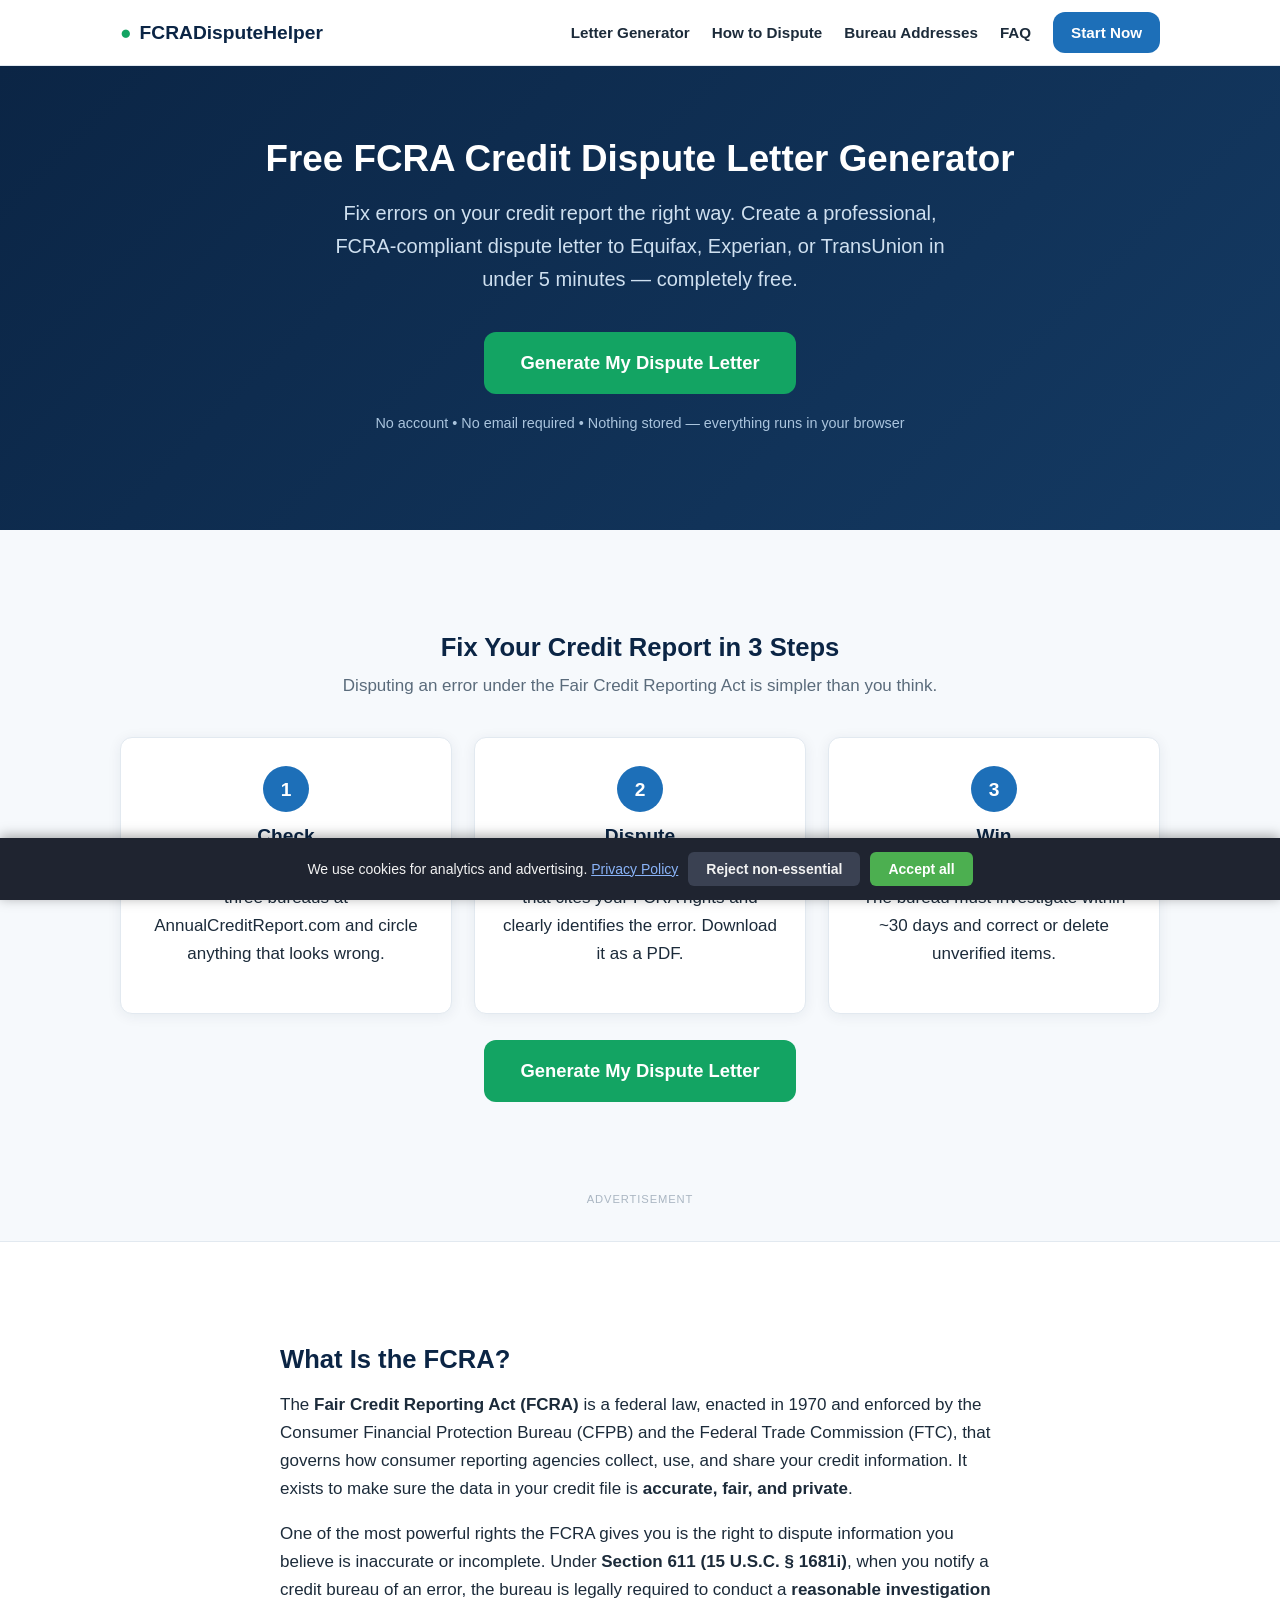
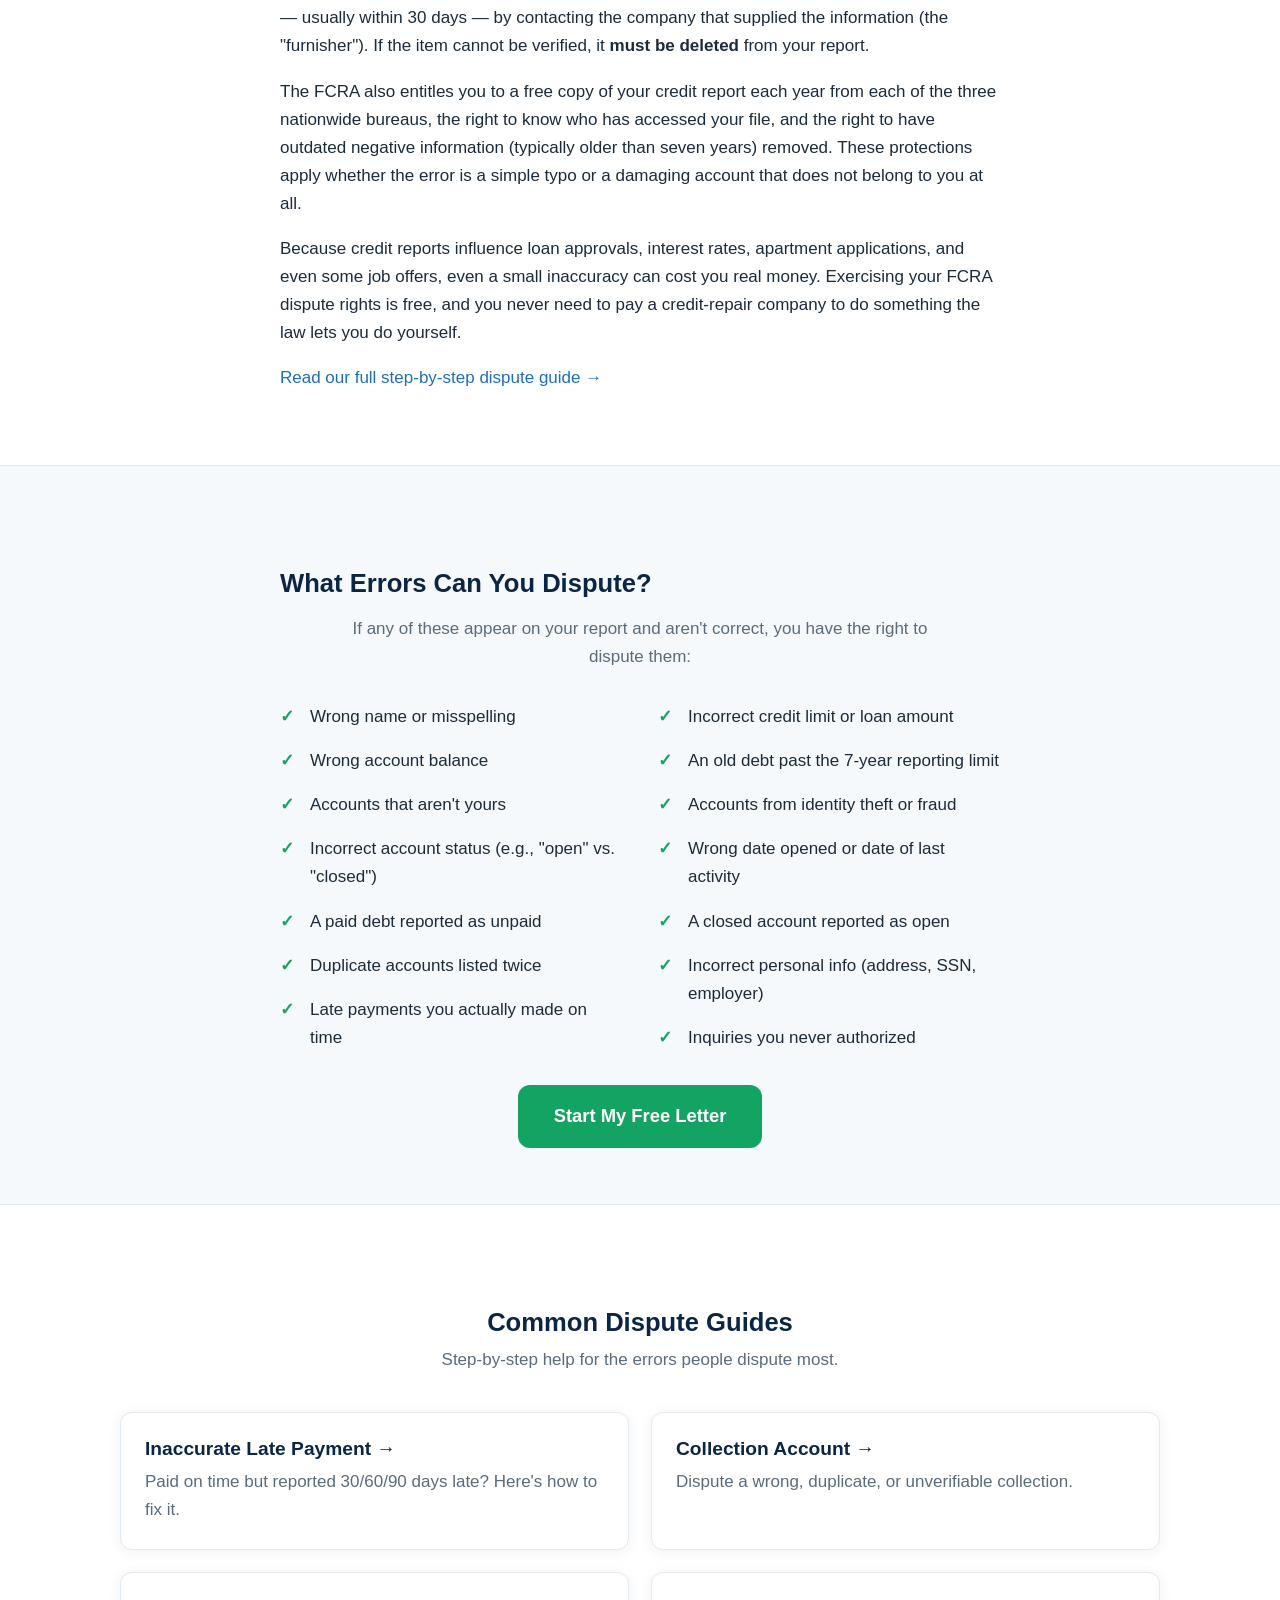
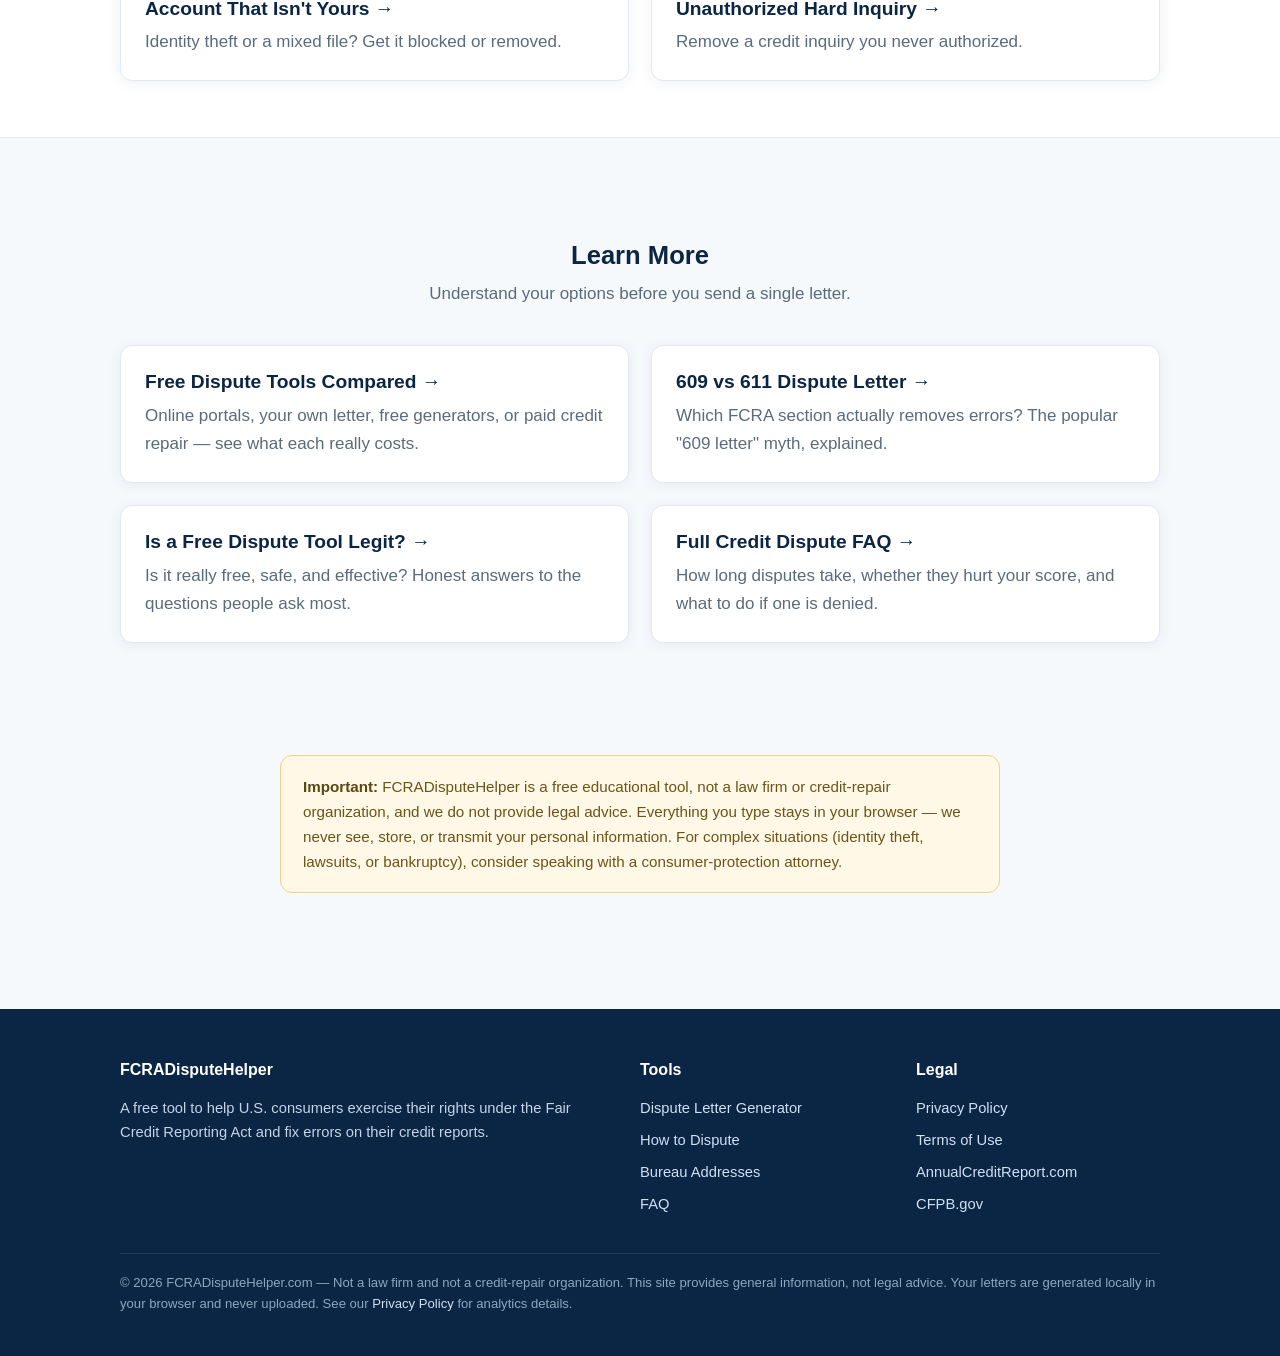
==== commit 6a58eeec: "Gate trackers behind consent; disclose Clarity in privacy policy Consent Mode v2 defaults GA4/AdSens" ====
--- a/index.html
+++ b/index.html
@@ -1,6 +1,14 @@
 <!DOCTYPE html>
 <html lang="en">
 <head>
+  <script src="/consent.js" data-privacy-url="/privacy.html"></script>
+    <script type="text/javascript">
+    (function(c,l,a,r,i,t,y){
+        c[a]=c[a]||function(){(c[a].q=c[a].q||[]).push(arguments)};
+        t=l.createElement(r);t.async=1;t.src="https://www.clarity.ms/tag/"+i;
+        y=l.getElementsByTagName(r)[0];y.parentNode.insertBefore(t,y);
+    })(window, document, "clarity", "script", "xc9p9ikvlu");
+</script>
   <!-- Google tag (gtag.js) -->
 <script async src="https://www.googletagmanager.com/gtag/js?id=G-WHJ5MX9FYK"></script>
 <script>
@@ -227,7 +235,7 @@
       </div>
     </div>
     <div class="footer-bottom">
-      <p>© <span data-year>2026</span> FCRADisputeHelper.com — Not a law firm and not a credit-repair organization. This site provides general information, not legal advice. We do not collect or store your personal data.</p>
+      <p>© <span data-year>2026</span> FCRADisputeHelper.com — Not a law firm and not a credit-repair organization. This site provides general information, not legal advice. Your letters are generated locally in your browser and never uploaded. See our <a href="/privacy.html">Privacy Policy</a> for analytics details.</p>
     </div>
   </div>
 </footer>
